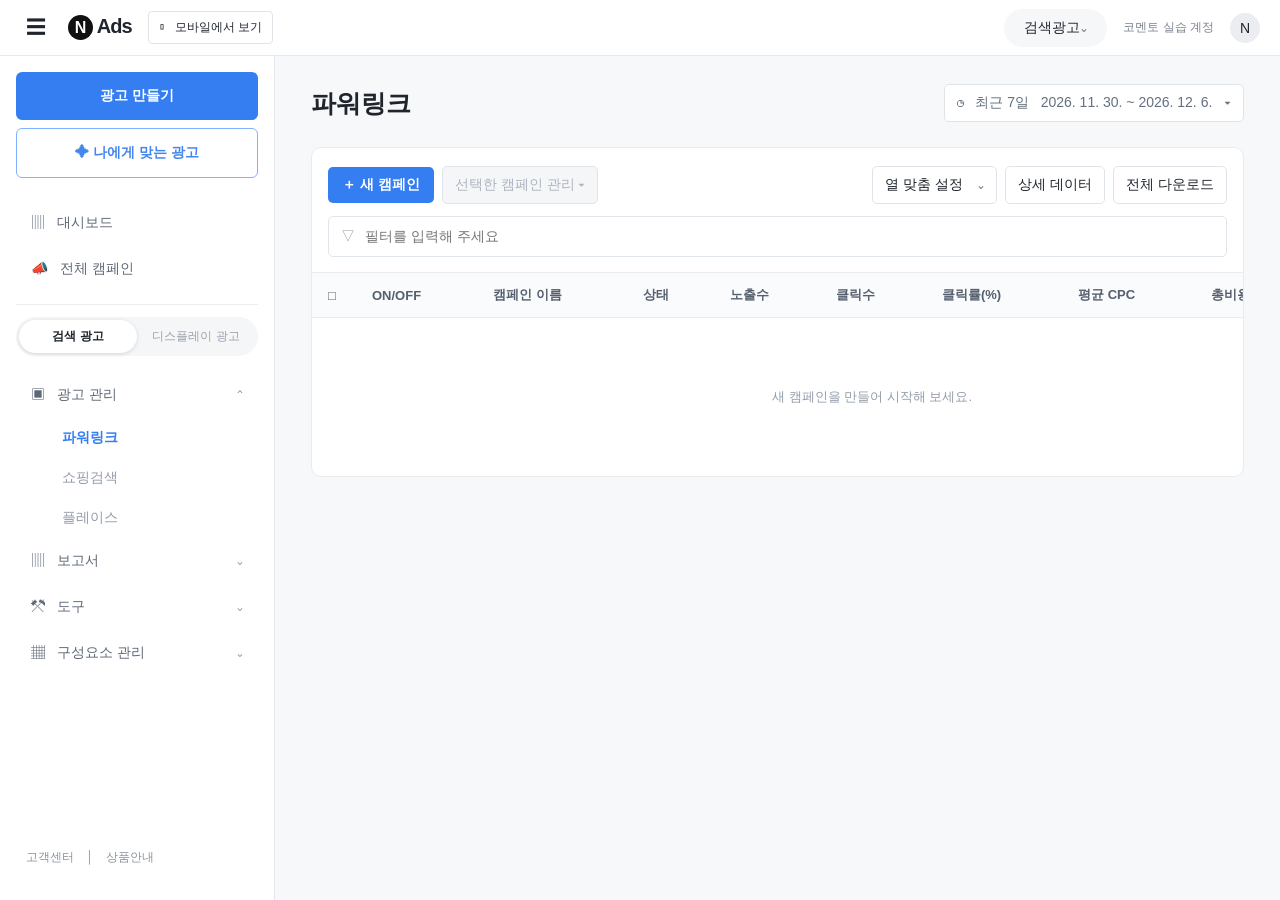
==== index.html @ 5e35615b "Make Naver Powerlink manager the main simulator screen" ====
<!doctype html><html lang="ko"><head><meta charset="utf-8"><meta name="viewport" content="width=device-width,initial-scale=1"><title>파워링크 - 코멘토 실습</title><link rel="stylesheet" href="naver.css"></head><body>
<header class="top"><button class="icon" id="menuToggle" aria-label="메뉴">☰</button><b class="brand"><span>N</span> Ads</b><button class="mobile">▯ &nbsp; 모바일에서 보기</button><div class="topspace"></div><button class="searchtype">검색광고⌄</button><span class="accountname">코멘토 실습 계정</span><span class="avatar">N</span></header>
<div class="shell"><aside id="sidebar"><button class="primary wide" id="quickStart">광고 만들기</button><button class="wide recommend">✦ 나에게 맞는 광고</button><nav><button class="navline" data-view="dashboard">▥ &nbsp; 대시보드</button><button class="navline" data-view="all">📣 &nbsp; 전체 캠페인</button><div class="divider"></div><div class="toggle"><b>검색 광고</b><span>디스플레이 광고</span></div><button class="navline parent">▣ &nbsp; 광고 관리 <span>⌃</span></button><button class="subline active" data-view="campaigns">파워링크</button><button class="subline inactive">쇼핑검색</button><button class="subline inactive">플레이스</button><button class="navline parent">▥ &nbsp; 보고서 <span>⌄</span></button><button class="navline parent">⚒ &nbsp; 도구 <span>⌄</span></button><button class="navline parent">▦ &nbsp; 구성요소 관리 <span>⌄</span></button></nav><div class="sidefoot">고객센터　│　상품안내</div></aside>
<main><div id="app"></div></main></div>
<div class="shade" id="modal" hidden><div class="dialog"><div class="dialoghead"><div><h2 id="modalTitle"></h2><p id="modalIntro"></p></div><button class="x" id="modalClose" aria-label="닫기">×</button></div><div id="modalContent" class="dialogscroll"></div><div class="dialogfoot"><button id="cancel">취소</button><button class="primary" id="submit">저장</button></div></div></div>
<script src="naver.js"></script></body></html>
---- naver.css ----
:root{font-family:Arial,"Malgun Gothic",sans-serif;color:#20252d;background:#f7f8fa;font-size:14px}*{box-sizing:border-box}[hidden]{display:none!important}body{margin:0}button,input,select,textarea{font:inherit}button{cursor:pointer}button{border:0;background:transparent;color:inherit}.top{height:56px;background:#fff;border-bottom:1px solid #e9eaed;display:flex;align-items:center;padding:0 20px;gap:16px;position:sticky;top:0;z-index:3}.icon{font-size:20px}.brand{font-size:20px;white-space:nowrap;letter-spacing:-1px}.brand span{background:#111;color:#fff;border-radius:50%;display:inline-grid;place-items:center;width:25px;height:25px;font-size:16px;letter-spacing:0}.mobile{border:1px solid #e0e3e8;border-radius:4px;padding:7px 10px;font-size:12px}.topspace{flex:1}.searchtype{background:#f6f7f9;border-radius:22px;padding:10px 20px}.accountname{color:#7a8593;font-size:12px}.avatar{background:#ecedf1;border-radius:50%;padding:7px 10px}.shell{display:flex;min-height:calc(100vh - 56px)}aside{width:275px;background:#fff;border-right:1px solid #e4e7eb;flex:none;padding:16px;position:sticky;top:56px;height:calc(100vh - 56px);overflow:auto}.primary{background:#347ef2;color:#fff;border-radius:6px;font-weight:700}.primary:hover{background:#276ad1}.wide{display:block;width:100%;padding:15px}.recommend{border:1px solid #82b1ff;border-radius:6px;color:#4386ed;margin-top:8px;font-weight:700}.navline{display:block;width:100%;text-align:left;padding:14px 15px;color:#5d6877}.navline:first-of-type{margin-top:22px}.navline:hover,.subline:hover{background:#f6f8fb}.navline.parent span{float:right}.divider{border-top:1px solid #ebedf0;margin:12px 0}.toggle{background:#f5f6f8;display:flex;border-radius:20px;padding:3px;margin:4px 0 16px;font-size:12px}.toggle b,.toggle span{flex:1;text-align:center;padding:8px;white-space:nowrap}.toggle b{background:#fff;border-radius:20px;box-shadow:0 1px 4px #0002}.toggle span{color:#9ba3ae}.subline{display:block;width:100%;text-align:left;padding:11px 20px 11px 46px;color:#526070}.subline.active{color:#347ef2;font-weight:700}.subline.inactive{color:#939ca8}.sidefoot{position:sticky;top:100%;background:white;padding:18px 10px;color:#8b94a1;font-size:12px}main{min-width:0;flex:1;padding:28px 36px}.pagehead{display:flex;align-items:center;justify-content:space-between;margin-bottom:25px}.pagehead h1{font-size:25px;margin:0}.date{border:1px solid #e0e4e9;background:#fff;border-radius:5px;padding:9px 12px;color:#647080}.crumb{background:#fff;border-radius:24px;padding:12px 20px;display:inline-flex;gap:12px;margin-bottom:26px}.crumb button{font-weight:700}.crumb .current{color:#347ef2;background:#eef5ff;padding:6px 10px;border-radius:16px}.chart,.info,.listbox{background:white;border:1px solid #e9ebef;border-radius:10px;margin-bottom:20px}.chart{padding:20px}.charttop{font-weight:700;margin-bottom:18px}.chartline{height:155px;background:repeating-linear-gradient(to bottom,#fff 0,#fff 39px,#eef0f4 40px);position:relative}.chartline:after{content:'●────●────●────●────●────●────●';position:absolute;bottom:5px;left:25px;color:#40a2eb;letter-spacing:15px;white-space:nowrap}.info{padding:18px 20px}.infohead{display:flex;justify-content:space-between;align-items:center}.infohead h3{margin:0;font-size:17px}.info-grid{display:grid;grid-template-columns:repeat(4,1fr);gap:18px;margin-top:20px}.info-grid small{display:block;color:#8894a1;margin-bottom:7px}.info-grid b{font-weight:500}.listbox{overflow:hidden}.listhead{display:flex;gap:8px;padding:18px 16px 12px;align-items:center}.listhead h3{font-size:17px;margin:0 15px 0 0}.listhead .spacer{flex:1}.smallbtn{border:1px solid #dfe4ea;border-radius:5px;padding:9px 12px;background:white}.smallbtn:disabled{color:#adb4be;background:#f5f6f8}.bluebtn{background:#347ef2;color:white;border-radius:5px;padding:9px 14px;font-weight:700}.filter{margin:0 16px 15px;border:1px solid #e0e5eb;border-radius:5px;padding:10px 12px;color:#8994a1}.filter input{border:0;outline:0;width:80%;background:none}.tablewrap{overflow:auto}table{width:100%;min-width:1120px;border-collapse:collapse;white-space:nowrap}th,td{border-top:1px solid #e9ebef;padding:13px 16px;text-align:left;font-size:13px}th{background:#fafbfc;color:#555f6e;font-weight:600}th:first-child,td:first-child{width:44px}td a{color:#3482ed;text-decoration:none;font-weight:600}td a:hover{text-decoration:underline}.switch{width:37px;height:20px;border-radius:20px;background:#347ef2;position:relative}.switch:after{content:'';position:absolute;right:3px;top:3px;background:#fff;border-radius:50%;width:14px;height:14px}.switch.off{background:#b9c1cd}.switch.off:after{right:20px}.summaryrow td{background:#f8f9fb;font-weight:700}.status{color:#23845d}.tabbar{display:flex;border-bottom:1px solid #e4e8ed;padding:0 16px}.tabbar button{padding:15px 20px;border-bottom:3px solid transparent}.tabbar button.active{border-bottom-color:#347ef2;color:#347ef2;font-weight:700}.empty{padding:70px;text-align:center;color:#929dab}.shade{position:fixed;inset:0;background:#0008;z-index:10;display:grid;place-items:center;padding:16px}.dialog{width:min(620px,96vw);max-height:min(850px,94vh);background:#fff;border-radius:14px;display:flex;flex-direction:column;overflow:hidden;box-shadow:0 20px 55px #0004}.dialoghead{padding:25px 25px 10px;display:flex;justify-content:space-between}.dialoghead h2{font-size:23px;margin:0 0 12px}.dialoghead p{line-height:1.55;margin:0;color:#657080}.x{font-size:24px;height:25px;line-height:1}.dialogscroll{padding:8px 25px 24px;overflow:auto}.dialogfoot{display:flex;gap:10px;padding:15px 25px;border-top:1px solid #eceef1;background:#fff}.dialogfoot button{flex:1;border-radius:6px;background:#f2f3f5;padding:14px;font-weight:700}.dialogfoot .primary{background:#347ef2;color:white}.field{margin:24px 0}.field label{display:block;font-weight:700;margin-bottom:10px}.field label em{color:#ee4b4b;font-style:normal}.field .help{color:#8b96a3;font-size:12px;line-height:1.5;margin:-3px 0 10px}.field input,.field select,.field textarea{width:100%;border:1px solid #d8dde5;border-radius:6px;padding:13px;outline:none}.field input:focus,.field select:focus,.field textarea:focus{border-color:#347ef2}.field textarea{min-height:110px;resize:vertical}.field small{display:block;text-align:right;color:#8893a0;margin-top:5px}.radio{display:flex;align-items:center;gap:8px;margin:9px 0}.radio input{width:auto}.advanced{background:#f8f9fb;padding:15px;border-radius:5px}.notice{background:#edf5ff;color:#5d7eae;padding:14px;border-radius:6px;line-height:1.6}.error{color:#d43b3b;font-size:12px}.keywordgrid{display:grid;grid-template-columns:1fr 1fr;gap:15px}.chip{display:inline-block;background:#eef5ff;color:#326cc3;padding:5px 8px;border-radius:20px;margin:4px}.reportmetrics{display:grid;grid-template-columns:repeat(4,1fr);gap:10px}.reportmetrics>div{border:1px solid #e5e8ee;padding:15px}.reportmetrics small{display:block;color:#8b95a0}.reportmetrics b{display:block;font-size:20px;margin-top:8px}@media(max-width:900px){aside{width:205px}main{padding:22px}.info-grid{grid-template-columns:repeat(2,1fr)}}@media(max-width:660px){aside{display:none}main{padding:16px}.accountname,.mobile{display:none}.listhead{flex-wrap:wrap}.listhead .spacer{display:none}.dialog{max-height:94vh}.keywordgrid,.reportmetrics{grid-template-columns:1fr}}
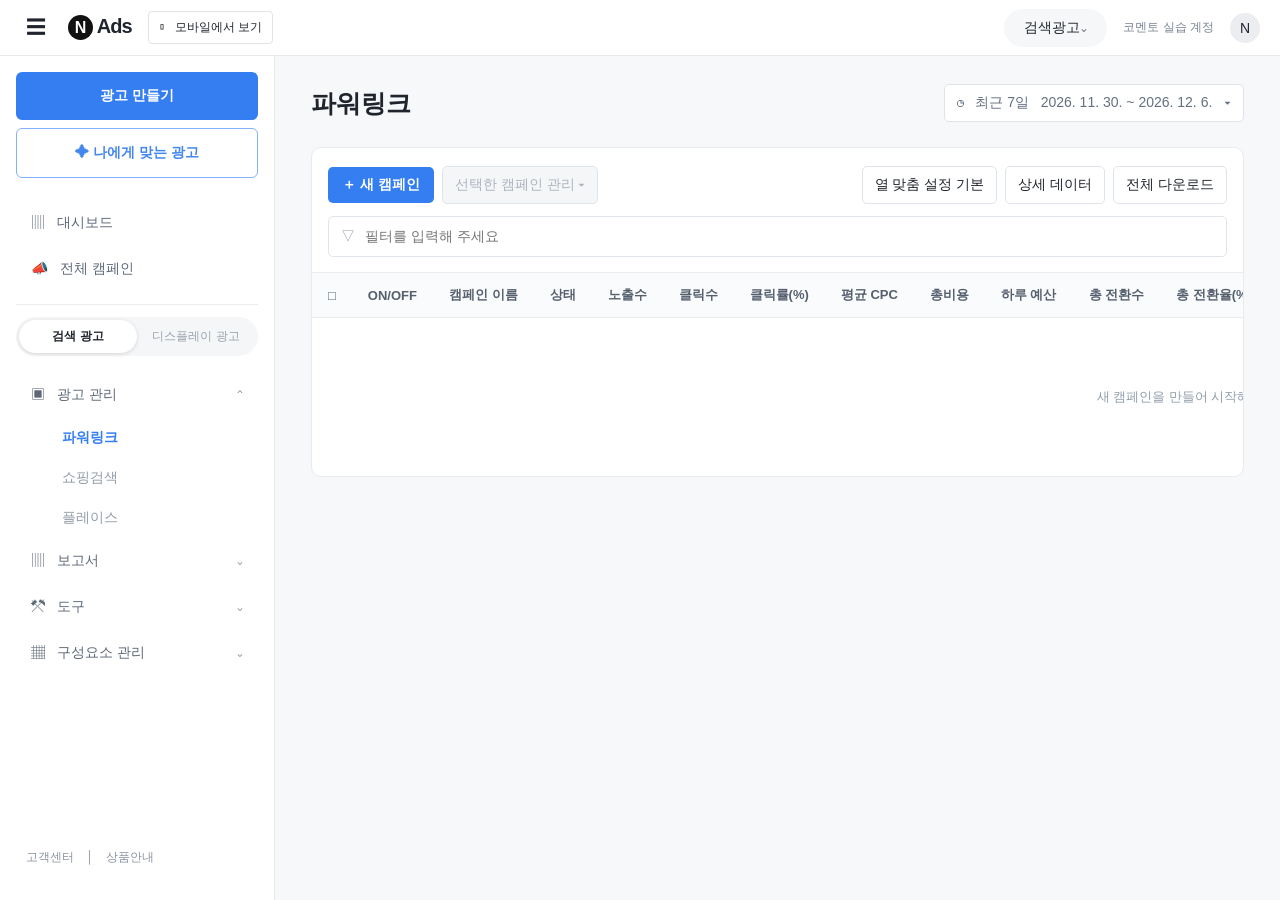
==== commit 17541ae0: "Refresh Powerlink preview assets" ====
--- a/index.html
+++ b/index.html
@@ -1,7 +1,7 @@
-<!doctype html><html lang="ko"><head><meta charset="utf-8"><meta name="viewport" content="width=device-width,initial-scale=1"><title>파워링크 - 코멘토 실습</title><link rel="stylesheet" href="naver.css"></head><body>
+<!doctype html><html lang="ko"><head><meta charset="utf-8"><meta name="viewport" content="width=device-width,initial-scale=1"><title>파워링크 - 코멘토 실습</title><link rel="stylesheet" href="naver.css?v=20261127-2"></head><body>
 <header class="top"><button class="icon" id="menuToggle" aria-label="메뉴">☰</button><b class="brand"><span>N</span> Ads</b><button class="mobile">▯ &nbsp; 모바일에서 보기</button><div class="topspace"></div><button class="searchtype">검색광고⌄</button><span class="accountname">코멘토 실습 계정</span><span class="avatar">N</span></header>
 <div class="shell"><aside id="sidebar"><button class="primary wide" id="quickStart">광고 만들기</button><button class="wide recommend">✦ 나에게 맞는 광고</button><nav><button class="navline" data-view="dashboard">▥ &nbsp; 대시보드</button><button class="navline" data-view="all">📣 &nbsp; 전체 캠페인</button><div class="divider"></div><div class="toggle"><b>검색 광고</b><span>디스플레이 광고</span></div><button class="navline parent">▣ &nbsp; 광고 관리 <span>⌃</span></button><button class="subline active" data-view="campaigns">파워링크</button><button class="subline inactive">쇼핑검색</button><button class="subline inactive">플레이스</button><button class="navline parent">▥ &nbsp; 보고서 <span>⌄</span></button><button class="navline parent">⚒ &nbsp; 도구 <span>⌄</span></button><button class="navline parent">▦ &nbsp; 구성요소 관리 <span>⌄</span></button></nav><div class="sidefoot">고객센터　│　상품안내</div></aside>
 <main><div id="app"></div></main></div>
 <div class="shade" id="modal" hidden><div class="dialog"><div class="dialoghead"><div><h2 id="modalTitle"></h2><p id="modalIntro"></p></div><button class="x" id="modalClose" aria-label="닫기">×</button></div><div id="modalContent" class="dialogscroll"></div><div class="dialogfoot"><button id="cancel">취소</button><button class="primary" id="submit">저장</button></div></div></div>
-<script src="naver.js"></script></body></html>
+<script src="naver.js?v=20261127-2"></script></body></html>
 
--- a/naver.css
+++ b/naver.css
@@ -1,2 +1,4 @@
 :root{font-family:Arial,"Malgun Gothic",sans-serif;color:#20252d;background:#f7f8fa;font-size:14px}*{box-sizing:border-box}[hidden]{display:none!important}body{margin:0}button,input,select,textarea{font:inherit}button{cursor:pointer}button{border:0;background:transparent;color:inherit}.top{height:56px;background:#fff;border-bottom:1px solid #e9eaed;display:flex;align-items:center;padding:0 20px;gap:16px;position:sticky;top:0;z-index:3}.icon{font-size:20px}.brand{font-size:20px;white-space:nowrap;letter-spacing:-1px}.brand span{background:#111;color:#fff;border-radius:50%;display:inline-grid;place-items:center;width:25px;height:25px;font-size:16px;letter-spacing:0}.mobile{border:1px solid #e0e3e8;border-radius:4px;padding:7px 10px;font-size:12px}.topspace{flex:1}.searchtype{background:#f6f7f9;border-radius:22px;padding:10px 20px}.accountname{color:#7a8593;font-size:12px}.avatar{background:#ecedf1;border-radius:50%;padding:7px 10px}.shell{display:flex;min-height:calc(100vh - 56px)}aside{width:275px;background:#fff;border-right:1px solid #e4e7eb;flex:none;padding:16px;position:sticky;top:56px;height:calc(100vh - 56px);overflow:auto}.primary{background:#347ef2;color:#fff;border-radius:6px;font-weight:700}.primary:hover{background:#276ad1}.wide{display:block;width:100%;padding:15px}.recommend{border:1px solid #82b1ff;border-radius:6px;color:#4386ed;margin-top:8px;font-weight:700}.navline{display:block;width:100%;text-align:left;padding:14px 15px;color:#5d6877}.navline:first-of-type{margin-top:22px}.navline:hover,.subline:hover{background:#f6f8fb}.navline.parent span{float:right}.divider{border-top:1px solid #ebedf0;margin:12px 0}.toggle{background:#f5f6f8;display:flex;border-radius:20px;padding:3px;margin:4px 0 16px;font-size:12px}.toggle b,.toggle span{flex:1;text-align:center;padding:8px;white-space:nowrap}.toggle b{background:#fff;border-radius:20px;box-shadow:0 1px 4px #0002}.toggle span{color:#9ba3ae}.subline{display:block;width:100%;text-align:left;padding:11px 20px 11px 46px;color:#526070}.subline.active{color:#347ef2;font-weight:700}.subline.inactive{color:#939ca8}.sidefoot{position:sticky;top:100%;background:white;padding:18px 10px;color:#8b94a1;font-size:12px}main{min-width:0;flex:1;padding:28px 36px}.pagehead{display:flex;align-items:center;justify-content:space-between;margin-bottom:25px}.pagehead h1{font-size:25px;margin:0}.date{border:1px solid #e0e4e9;background:#fff;border-radius:5px;padding:9px 12px;color:#647080}.crumb{background:#fff;border-radius:24px;padding:12px 20px;display:inline-flex;gap:12px;margin-bottom:26px}.crumb button{font-weight:700}.crumb .current{color:#347ef2;background:#eef5ff;padding:6px 10px;border-radius:16px}.chart,.info,.listbox{background:white;border:1px solid #e9ebef;border-radius:10px;margin-bottom:20px}.chart{padding:20px}.charttop{font-weight:700;margin-bottom:18px}.chartline{height:155px;background:repeating-linear-gradient(to bottom,#fff 0,#fff 39px,#eef0f4 40px);position:relative}.chartline:after{content:'●────●────●────●────●────●────●';position:absolute;bottom:5px;left:25px;color:#40a2eb;letter-spacing:15px;white-space:nowrap}.info{padding:18px 20px}.infohead{display:flex;justify-content:space-between;align-items:center}.infohead h3{margin:0;font-size:17px}.info-grid{display:grid;grid-template-columns:repeat(4,1fr);gap:18px;margin-top:20px}.info-grid small{display:block;color:#8894a1;margin-bottom:7px}.info-grid b{font-weight:500}.listbox{overflow:hidden}.listhead{display:flex;gap:8px;padding:18px 16px 12px;align-items:center}.listhead h3{font-size:17px;margin:0 15px 0 0}.listhead .spacer{flex:1}.smallbtn{border:1px solid #dfe4ea;border-radius:5px;padding:9px 12px;background:white}.smallbtn:disabled{color:#adb4be;background:#f5f6f8}.bluebtn{background:#347ef2;color:white;border-radius:5px;padding:9px 14px;font-weight:700}.filter{margin:0 16px 15px;border:1px solid #e0e5eb;border-radius:5px;padding:10px 12px;color:#8994a1}.filter input{border:0;outline:0;width:80%;background:none}.tablewrap{overflow:auto}table{width:100%;min-width:1120px;border-collapse:collapse;white-space:nowrap}th,td{border-top:1px solid #e9ebef;padding:13px 16px;text-align:left;font-size:13px}th{background:#fafbfc;color:#555f6e;font-weight:600}th:first-child,td:first-child{width:44px}td a{color:#3482ed;text-decoration:none;font-weight:600}td a:hover{text-decoration:underline}.switch{width:37px;height:20px;border-radius:20px;background:#347ef2;position:relative}.switch:after{content:'';position:absolute;right:3px;top:3px;background:#fff;border-radius:50%;width:14px;height:14px}.switch.off{background:#b9c1cd}.switch.off:after{right:20px}.summaryrow td{background:#f8f9fb;font-weight:700}.status{color:#23845d}.tabbar{display:flex;border-bottom:1px solid #e4e8ed;padding:0 16px}.tabbar button{padding:15px 20px;border-bottom:3px solid transparent}.tabbar button.active{border-bottom-color:#347ef2;color:#347ef2;font-weight:700}.empty{padding:70px;text-align:center;color:#929dab}.shade{position:fixed;inset:0;background:#0008;z-index:10;display:grid;place-items:center;padding:16px}.dialog{width:min(620px,96vw);max-height:min(850px,94vh);background:#fff;border-radius:14px;display:flex;flex-direction:column;overflow:hidden;box-shadow:0 20px 55px #0004}.dialoghead{padding:25px 25px 10px;display:flex;justify-content:space-between}.dialoghead h2{font-size:23px;margin:0 0 12px}.dialoghead p{line-height:1.55;margin:0;color:#657080}.x{font-size:24px;height:25px;line-height:1}.dialogscroll{padding:8px 25px 24px;overflow:auto}.dialogfoot{display:flex;gap:10px;padding:15px 25px;border-top:1px solid #eceef1;background:#fff}.dialogfoot button{flex:1;border-radius:6px;background:#f2f3f5;padding:14px;font-weight:700}.dialogfoot .primary{background:#347ef2;color:white}.field{margin:24px 0}.field label{display:block;font-weight:700;margin-bottom:10px}.field label em{color:#ee4b4b;font-style:normal}.field .help{color:#8b96a3;font-size:12px;line-height:1.5;margin:-3px 0 10px}.field input,.field select,.field textarea{width:100%;border:1px solid #d8dde5;border-radius:6px;padding:13px;outline:none}.field input:focus,.field select:focus,.field textarea:focus{border-color:#347ef2}.field textarea{min-height:110px;resize:vertical}.field small{display:block;text-align:right;color:#8893a0;margin-top:5px}.radio{display:flex;align-items:center;gap:8px;margin:9px 0}.radio input{width:auto}.advanced{background:#f8f9fb;padding:15px;border-radius:5px}.notice{background:#edf5ff;color:#5d7eae;padding:14px;border-radius:6px;line-height:1.6}.error{color:#d43b3b;font-size:12px}.keywordgrid{display:grid;grid-template-columns:1fr 1fr;gap:15px}.chip{display:inline-block;background:#eef5ff;color:#326cc3;padding:5px 8px;border-radius:20px;margin:4px}.reportmetrics{display:grid;grid-template-columns:repeat(4,1fr);gap:10px}.reportmetrics>div{border:1px solid #e5e8ee;padding:15px}.reportmetrics small{display:block;color:#8b95a0}.reportmetrics b{display:block;font-size:20px;margin-top:8px}@media(max-width:900px){aside{width:205px}main{padding:22px}.info-grid{grid-template-columns:repeat(2,1fr)}}@media(max-width:660px){aside{display:none}main{padding:16px}.accountname,.mobile{display:none}.listhead{flex-wrap:wrap}.listhead .spacer{display:none}.dialog{max-height:94vh}.keywordgrid,.reportmetrics{grid-template-columns:1fr}}
 
+
+@media(max-width:660px){.listhead{flex-wrap:nowrap;overflow-x:auto}.listhead button{flex:none;white-space:nowrap}.listhead .spacer{display:none}.tablewrap{overflow-x:auto;overscroll-behavior-x:contain}.tablewrap::before{content:'표를 좌우로 밀어 전환 지표를 확인하세요';display:block;padding:8px 16px;color:#758193;font-size:12px;white-space:nowrap}th,td{white-space:nowrap}}
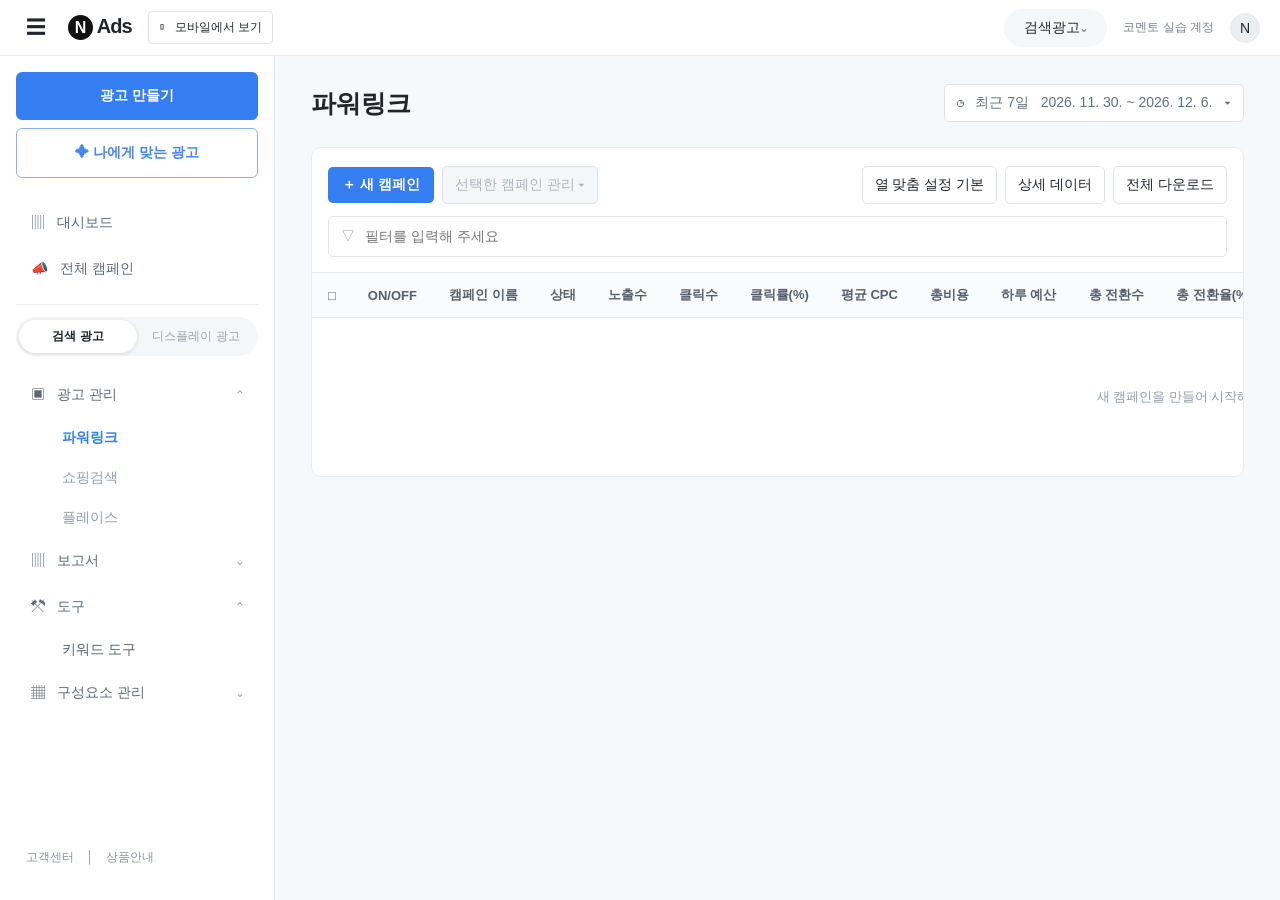
==== commit 39d92528: "Add Powerlink keyword, creative and Excel export features" ====
--- a/index.html
+++ b/index.html
@@ -1,7 +1,8 @@
 <!doctype html><html lang="ko"><head><meta charset="utf-8"><meta name="viewport" content="width=device-width,initial-scale=1"><title>파워링크 - 코멘토 실습</title><link rel="stylesheet" href="naver.css?v=20261127-2"></head><body>
 <header class="top"><button class="icon" id="menuToggle" aria-label="메뉴">☰</button><b class="brand"><span>N</span> Ads</b><button class="mobile">▯ &nbsp; 모바일에서 보기</button><div class="topspace"></div><button class="searchtype">검색광고⌄</button><span class="accountname">코멘토 실습 계정</span><span class="avatar">N</span></header>
-<div class="shell"><aside id="sidebar"><button class="primary wide" id="quickStart">광고 만들기</button><button class="wide recommend">✦ 나에게 맞는 광고</button><nav><button class="navline" data-view="dashboard">▥ &nbsp; 대시보드</button><button class="navline" data-view="all">📣 &nbsp; 전체 캠페인</button><div class="divider"></div><div class="toggle"><b>검색 광고</b><span>디스플레이 광고</span></div><button class="navline parent">▣ &nbsp; 광고 관리 <span>⌃</span></button><button class="subline active" data-view="campaigns">파워링크</button><button class="subline inactive">쇼핑검색</button><button class="subline inactive">플레이스</button><button class="navline parent">▥ &nbsp; 보고서 <span>⌄</span></button><button class="navline parent">⚒ &nbsp; 도구 <span>⌄</span></button><button class="navline parent">▦ &nbsp; 구성요소 관리 <span>⌄</span></button></nav><div class="sidefoot">고객센터　│　상품안내</div></aside>
+<div class="shell"><aside id="sidebar"><button class="primary wide" id="quickStart">광고 만들기</button><button class="wide recommend">✦ 나에게 맞는 광고</button><nav><button class="navline" data-view="dashboard">▥ &nbsp; 대시보드</button><button class="navline" data-view="all">📣 &nbsp; 전체 캠페인</button><div class="divider"></div><div class="toggle"><b>검색 광고</b><span>디스플레이 광고</span></div><button class="navline parent">▣ &nbsp; 광고 관리 <span>⌃</span></button><button class="subline active" data-view="campaigns">파워링크</button><button class="subline inactive">쇼핑검색</button><button class="subline inactive">플레이스</button><button class="navline parent">▥ &nbsp; 보고서 <span>⌄</span></button><button class="navline parent">⚒ &nbsp; 도구 <span>⌃</span></button><button class="subline" data-view="keywordTool">키워드 도구</button><button class="navline parent">▦ &nbsp; 구성요소 관리 <span>⌄</span></button></nav><div class="sidefoot">고객센터　│　상품안내</div></aside>
 <main><div id="app"></div></main></div>
 <div class="shade" id="modal" hidden><div class="dialog"><div class="dialoghead"><div><h2 id="modalTitle"></h2><p id="modalIntro"></p></div><button class="x" id="modalClose" aria-label="닫기">×</button></div><div id="modalContent" class="dialogscroll"></div><div class="dialogfoot"><button id="cancel">취소</button><button class="primary" id="submit">저장</button></div></div></div>
-<script src="naver.js?v=20261127-2"></script></body></html>
+<script src="xlsx-export.js?v=20261127-3"></script><script src="naver.js?v=20261127-3"></script><script src="features.js?v=20261127-3"></script></body></html>
+
 
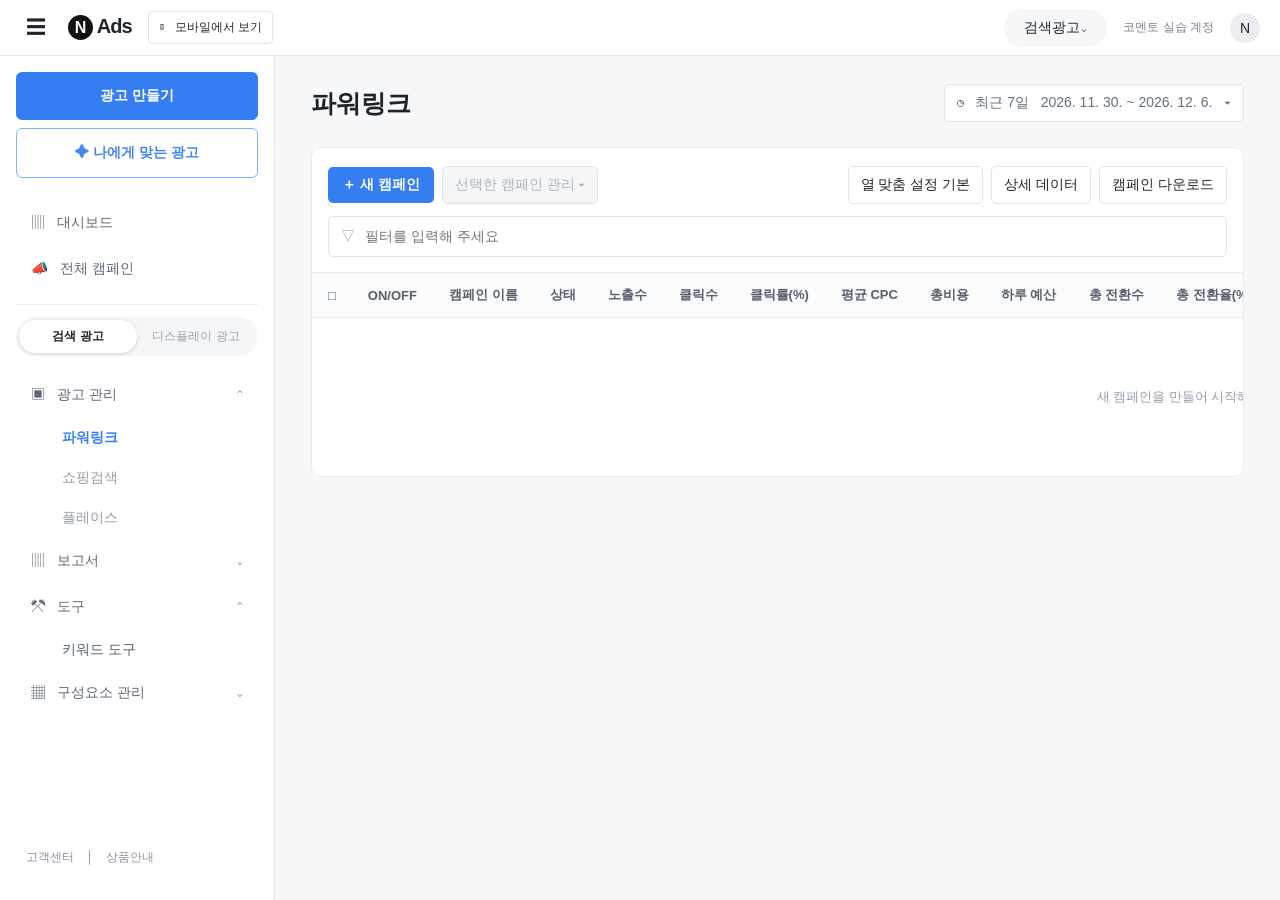
==== commit 336e7a25: "Add assumption-based Powerlink performance simulation" ====
--- a/index.html
+++ b/index.html
@@ -1,8 +1,9 @@
-<!doctype html><html lang="ko"><head><meta charset="utf-8"><meta name="viewport" content="width=device-width,initial-scale=1"><title>파워링크 - 코멘토 실습</title><link rel="stylesheet" href="naver.css?v=20261127-2"></head><body>
+<!doctype html><html lang="ko"><head><meta charset="utf-8"><meta name="viewport" content="width=device-width,initial-scale=1"><title>파워링크 - 코멘토 실습</title><link rel="stylesheet" href="naver.css?v=20261127-4"></head><body>
 <header class="top"><button class="icon" id="menuToggle" aria-label="메뉴">☰</button><b class="brand"><span>N</span> Ads</b><button class="mobile">▯ &nbsp; 모바일에서 보기</button><div class="topspace"></div><button class="searchtype">검색광고⌄</button><span class="accountname">코멘토 실습 계정</span><span class="avatar">N</span></header>
 <div class="shell"><aside id="sidebar"><button class="primary wide" id="quickStart">광고 만들기</button><button class="wide recommend">✦ 나에게 맞는 광고</button><nav><button class="navline" data-view="dashboard">▥ &nbsp; 대시보드</button><button class="navline" data-view="all">📣 &nbsp; 전체 캠페인</button><div class="divider"></div><div class="toggle"><b>검색 광고</b><span>디스플레이 광고</span></div><button class="navline parent">▣ &nbsp; 광고 관리 <span>⌃</span></button><button class="subline active" data-view="campaigns">파워링크</button><button class="subline inactive">쇼핑검색</button><button class="subline inactive">플레이스</button><button class="navline parent">▥ &nbsp; 보고서 <span>⌄</span></button><button class="navline parent">⚒ &nbsp; 도구 <span>⌃</span></button><button class="subline" data-view="keywordTool">키워드 도구</button><button class="navline parent">▦ &nbsp; 구성요소 관리 <span>⌄</span></button></nav><div class="sidefoot">고객센터　│　상품안내</div></aside>
 <main><div id="app"></div></main></div>
 <div class="shade" id="modal" hidden><div class="dialog"><div class="dialoghead"><div><h2 id="modalTitle"></h2><p id="modalIntro"></p></div><button class="x" id="modalClose" aria-label="닫기">×</button></div><div id="modalContent" class="dialogscroll"></div><div class="dialogfoot"><button id="cancel">취소</button><button class="primary" id="submit">저장</button></div></div></div>
-<script src="xlsx-export.js?v=20261127-3"></script><script src="naver.js?v=20261127-3"></script><script src="features.js?v=20261127-3"></script></body></html>
+<script src="xlsx-export.js?v=20261127-3"></script><script src="naver.js?v=20261127-3"></script><script src="features.js?v=20261127-3"></script><script src="simulation.js?v=20261127-4"></script><script src="simulation-ui.js?v=20261127-4"></script></body></html>
 
 
+
--- a/naver.css
+++ b/naver.css
@@ -1,4 +1,6 @@
 :root{font-family:Arial,"Malgun Gothic",sans-serif;color:#20252d;background:#f7f8fa;font-size:14px}*{box-sizing:border-box}[hidden]{display:none!important}body{margin:0}button,input,select,textarea{font:inherit}button{cursor:pointer}button{border:0;background:transparent;color:inherit}.top{height:56px;background:#fff;border-bottom:1px solid #e9eaed;display:flex;align-items:center;padding:0 20px;gap:16px;position:sticky;top:0;z-index:3}.icon{font-size:20px}.brand{font-size:20px;white-space:nowrap;letter-spacing:-1px}.brand span{background:#111;color:#fff;border-radius:50%;display:inline-grid;place-items:center;width:25px;height:25px;font-size:16px;letter-spacing:0}.mobile{border:1px solid #e0e3e8;border-radius:4px;padding:7px 10px;font-size:12px}.topspace{flex:1}.searchtype{background:#f6f7f9;border-radius:22px;padding:10px 20px}.accountname{color:#7a8593;font-size:12px}.avatar{background:#ecedf1;border-radius:50%;padding:7px 10px}.shell{display:flex;min-height:calc(100vh - 56px)}aside{width:275px;background:#fff;border-right:1px solid #e4e7eb;flex:none;padding:16px;position:sticky;top:56px;height:calc(100vh - 56px);overflow:auto}.primary{background:#347ef2;color:#fff;border-radius:6px;font-weight:700}.primary:hover{background:#276ad1}.wide{display:block;width:100%;padding:15px}.recommend{border:1px solid #82b1ff;border-radius:6px;color:#4386ed;margin-top:8px;font-weight:700}.navline{display:block;width:100%;text-align:left;padding:14px 15px;color:#5d6877}.navline:first-of-type{margin-top:22px}.navline:hover,.subline:hover{background:#f6f8fb}.navline.parent span{float:right}.divider{border-top:1px solid #ebedf0;margin:12px 0}.toggle{background:#f5f6f8;display:flex;border-radius:20px;padding:3px;margin:4px 0 16px;font-size:12px}.toggle b,.toggle span{flex:1;text-align:center;padding:8px;white-space:nowrap}.toggle b{background:#fff;border-radius:20px;box-shadow:0 1px 4px #0002}.toggle span{color:#9ba3ae}.subline{display:block;width:100%;text-align:left;padding:11px 20px 11px 46px;color:#526070}.subline.active{color:#347ef2;font-weight:700}.subline.inactive{color:#939ca8}.sidefoot{position:sticky;top:100%;background:white;padding:18px 10px;color:#8b94a1;font-size:12px}main{min-width:0;flex:1;padding:28px 36px}.pagehead{display:flex;align-items:center;justify-content:space-between;margin-bottom:25px}.pagehead h1{font-size:25px;margin:0}.date{border:1px solid #e0e4e9;background:#fff;border-radius:5px;padding:9px 12px;color:#647080}.crumb{background:#fff;border-radius:24px;padding:12px 20px;display:inline-flex;gap:12px;margin-bottom:26px}.crumb button{font-weight:700}.crumb .current{color:#347ef2;background:#eef5ff;padding:6px 10px;border-radius:16px}.chart,.info,.listbox{background:white;border:1px solid #e9ebef;border-radius:10px;margin-bottom:20px}.chart{padding:20px}.charttop{font-weight:700;margin-bottom:18px}.chartline{height:155px;background:repeating-linear-gradient(to bottom,#fff 0,#fff 39px,#eef0f4 40px);position:relative}.chartline:after{content:'●────●────●────●────●────●────●';position:absolute;bottom:5px;left:25px;color:#40a2eb;letter-spacing:15px;white-space:nowrap}.info{padding:18px 20px}.infohead{display:flex;justify-content:space-between;align-items:center}.infohead h3{margin:0;font-size:17px}.info-grid{display:grid;grid-template-columns:repeat(4,1fr);gap:18px;margin-top:20px}.info-grid small{display:block;color:#8894a1;margin-bottom:7px}.info-grid b{font-weight:500}.listbox{overflow:hidden}.listhead{display:flex;gap:8px;padding:18px 16px 12px;align-items:center}.listhead h3{font-size:17px;margin:0 15px 0 0}.listhead .spacer{flex:1}.smallbtn{border:1px solid #dfe4ea;border-radius:5px;padding:9px 12px;background:white}.smallbtn:disabled{color:#adb4be;background:#f5f6f8}.bluebtn{background:#347ef2;color:white;border-radius:5px;padding:9px 14px;font-weight:700}.filter{margin:0 16px 15px;border:1px solid #e0e5eb;border-radius:5px;padding:10px 12px;color:#8994a1}.filter input{border:0;outline:0;width:80%;background:none}.tablewrap{overflow:auto}table{width:100%;min-width:1120px;border-collapse:collapse;white-space:nowrap}th,td{border-top:1px solid #e9ebef;padding:13px 16px;text-align:left;font-size:13px}th{background:#fafbfc;color:#555f6e;font-weight:600}th:first-child,td:first-child{width:44px}td a{color:#3482ed;text-decoration:none;font-weight:600}td a:hover{text-decoration:underline}.switch{width:37px;height:20px;border-radius:20px;background:#347ef2;position:relative}.switch:after{content:'';position:absolute;right:3px;top:3px;background:#fff;border-radius:50%;width:14px;height:14px}.switch.off{background:#b9c1cd}.switch.off:after{right:20px}.summaryrow td{background:#f8f9fb;font-weight:700}.status{color:#23845d}.tabbar{display:flex;border-bottom:1px solid #e4e8ed;padding:0 16px}.tabbar button{padding:15px 20px;border-bottom:3px solid transparent}.tabbar button.active{border-bottom-color:#347ef2;color:#347ef2;font-weight:700}.empty{padding:70px;text-align:center;color:#929dab}.shade{position:fixed;inset:0;background:#0008;z-index:10;display:grid;place-items:center;padding:16px}.dialog{width:min(620px,96vw);max-height:min(850px,94vh);background:#fff;border-radius:14px;display:flex;flex-direction:column;overflow:hidden;box-shadow:0 20px 55px #0004}.dialoghead{padding:25px 25px 10px;display:flex;justify-content:space-between}.dialoghead h2{font-size:23px;margin:0 0 12px}.dialoghead p{line-height:1.55;margin:0;color:#657080}.x{font-size:24px;height:25px;line-height:1}.dialogscroll{padding:8px 25px 24px;overflow:auto}.dialogfoot{display:flex;gap:10px;padding:15px 25px;border-top:1px solid #eceef1;background:#fff}.dialogfoot button{flex:1;border-radius:6px;background:#f2f3f5;padding:14px;font-weight:700}.dialogfoot .primary{background:#347ef2;color:white}.field{margin:24px 0}.field label{display:block;font-weight:700;margin-bottom:10px}.field label em{color:#ee4b4b;font-style:normal}.field .help{color:#8b96a3;font-size:12px;line-height:1.5;margin:-3px 0 10px}.field input,.field select,.field textarea{width:100%;border:1px solid #d8dde5;border-radius:6px;padding:13px;outline:none}.field input:focus,.field select:focus,.field textarea:focus{border-color:#347ef2}.field textarea{min-height:110px;resize:vertical}.field small{display:block;text-align:right;color:#8893a0;margin-top:5px}.radio{display:flex;align-items:center;gap:8px;margin:9px 0}.radio input{width:auto}.advanced{background:#f8f9fb;padding:15px;border-radius:5px}.notice{background:#edf5ff;color:#5d7eae;padding:14px;border-radius:6px;line-height:1.6}.error{color:#d43b3b;font-size:12px}.keywordgrid{display:grid;grid-template-columns:1fr 1fr;gap:15px}.chip{display:inline-block;background:#eef5ff;color:#326cc3;padding:5px 8px;border-radius:20px;margin:4px}.reportmetrics{display:grid;grid-template-columns:repeat(4,1fr);gap:10px}.reportmetrics>div{border:1px solid #e5e8ee;padding:15px}.reportmetrics small{display:block;color:#8b95a0}.reportmetrics b{display:block;font-size:20px;margin-top:8px}@media(max-width:900px){aside{width:205px}main{padding:22px}.info-grid{grid-template-columns:repeat(2,1fr)}}@media(max-width:660px){aside{display:none}main{padding:16px}.accountname,.mobile{display:none}.listhead{flex-wrap:wrap}.listhead .spacer{display:none}.dialog{max-height:94vh}.keywordgrid,.reportmetrics{grid-template-columns:1fr}}
-
+
 
 @media(max-width:660px){.listhead{flex-wrap:nowrap;overflow-x:auto}.listhead button{flex:none;white-space:nowrap}.listhead .spacer{display:none}.tablewrap{overflow-x:auto;overscroll-behavior-x:contain}.tablewrap::before{content:'표를 좌우로 밀어 전환 지표를 확인하세요';display:block;padding:8px 16px;color:#758193;font-size:12px;white-space:nowrap}th,td{white-space:nowrap}}
+.featurebox{padding:22px}.featurebox h2{font-size:18px;margin:0 0 8px}.featurebox p{color:#6c7786}.planner-form{display:flex;gap:12px;align-items:stretch;margin:20px 0}.planner-form textarea{flex:1;min-height:82px;border:1px solid #d8dde5;border-radius:6px;padding:12px;resize:vertical}.planner-form .bluebtn{min-width:110px}.api-note{background:#f5f8fd;padding:12px;border-radius:6px}.featurebox .listhead{padding-left:0;padding-right:0}@media(max-width:660px){.planner-form{display:block}.planner-form textarea{width:100%;margin-bottom:8px}.planner-form .bluebtn{width:100%}}
+
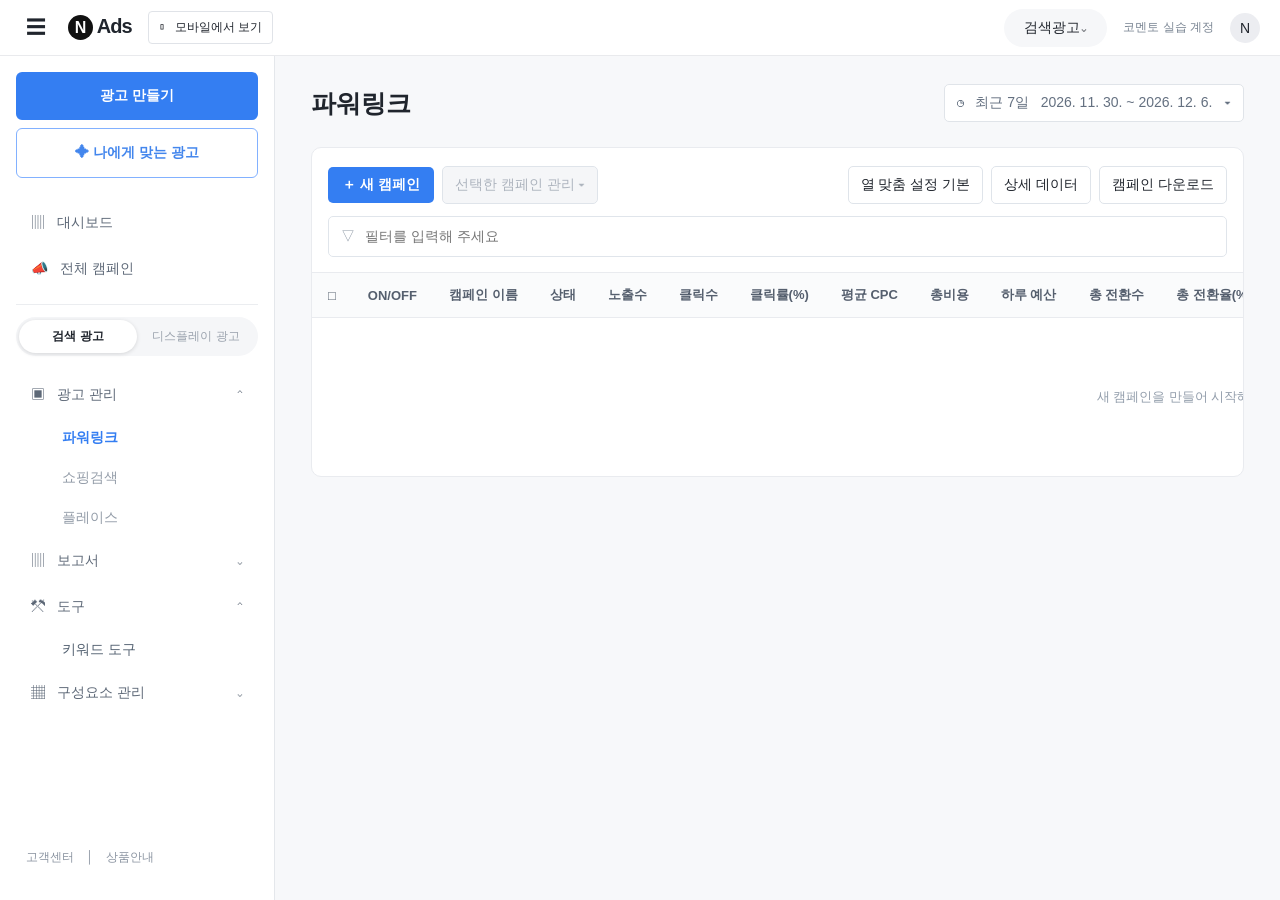
==== commit 3c69145a: "Add authenticated Naver keyword lookup function" ====
--- a/index.html
+++ b/index.html
@@ -3,7 +3,8 @@
 <div class="shell"><aside id="sidebar"><button class="primary wide" id="quickStart">광고 만들기</button><button class="wide recommend">✦ 나에게 맞는 광고</button><nav><button class="navline" data-view="dashboard">▥ &nbsp; 대시보드</button><button class="navline" data-view="all">📣 &nbsp; 전체 캠페인</button><div class="divider"></div><div class="toggle"><b>검색 광고</b><span>디스플레이 광고</span></div><button class="navline parent">▣ &nbsp; 광고 관리 <span>⌃</span></button><button class="subline active" data-view="campaigns">파워링크</button><button class="subline inactive">쇼핑검색</button><button class="subline inactive">플레이스</button><button class="navline parent">▥ &nbsp; 보고서 <span>⌄</span></button><button class="navline parent">⚒ &nbsp; 도구 <span>⌃</span></button><button class="subline" data-view="keywordTool">키워드 도구</button><button class="navline parent">▦ &nbsp; 구성요소 관리 <span>⌄</span></button></nav><div class="sidefoot">고객센터　│　상품안내</div></aside>
 <main><div id="app"></div></main></div>
 <div class="shade" id="modal" hidden><div class="dialog"><div class="dialoghead"><div><h2 id="modalTitle"></h2><p id="modalIntro"></p></div><button class="x" id="modalClose" aria-label="닫기">×</button></div><div id="modalContent" class="dialogscroll"></div><div class="dialogfoot"><button id="cancel">취소</button><button class="primary" id="submit">저장</button></div></div></div>
-<script src="xlsx-export.js?v=20261127-3"></script><script src="naver.js?v=20261127-3"></script><script src="features.js?v=20261127-3"></script><script src="simulation.js?v=20261127-4"></script><script src="simulation-ui.js?v=20261127-4"></script></body></html>
+<script src="xlsx-export.js?v=20261127-3"></script><script src="naver.js?v=20261127-3"></script><script src="features.js?v=20261127-5"></script><script src="simulation.js?v=20261127-4"></script><script src="simulation-ui.js?v=20261127-4"></script></body></html>
 
 
 
+
--- a/naver.css
+++ b/naver.css
@@ -3,4 +3,5 @@
 
 @media(max-width:660px){.listhead{flex-wrap:nowrap;overflow-x:auto}.listhead button{flex:none;white-space:nowrap}.listhead .spacer{display:none}.tablewrap{overflow-x:auto;overscroll-behavior-x:contain}.tablewrap::before{content:'표를 좌우로 밀어 전환 지표를 확인하세요';display:block;padding:8px 16px;color:#758193;font-size:12px;white-space:nowrap}th,td{white-space:nowrap}}
 .featurebox{padding:22px}.featurebox h2{font-size:18px;margin:0 0 8px}.featurebox p{color:#6c7786}.planner-form{display:flex;gap:12px;align-items:stretch;margin:20px 0}.planner-form textarea{flex:1;min-height:82px;border:1px solid #d8dde5;border-radius:6px;padding:12px;resize:vertical}.planner-form .bluebtn{min-width:110px}.api-note{background:#f5f8fd;padding:12px;border-radius:6px}.featurebox .listhead{padding-left:0;padding-right:0}@media(max-width:660px){.planner-form{display:block}.planner-form textarea{width:100%;margin-bottom:8px}.planner-form .bluebtn{width:100%}}
+.sim-dialog{width:min(760px,96vw)}.sim-fields{display:grid;grid-template-columns:repeat(2,1fr);gap:14px;margin:18px 0}.sim-fields label{font-size:13px;font-weight:700;color:#465364}.sim-fields input{display:block;width:100%;margin-top:6px;padding:11px;border:1px solid #d8dde5;border-radius:5px}.sim-metrics{display:grid;grid-template-columns:repeat(3,1fr);gap:10px;margin:14px 0}.sim-metrics>div{border:1px solid #e1e6ec;border-radius:6px;padding:12px}.sim-metrics small{display:block;color:#7a8795}.sim-metrics strong{display:block;font-size:19px;margin-top:5px}@media(max-width:660px){.sim-fields,.sim-metrics{grid-template-columns:repeat(2,1fr)}}
 
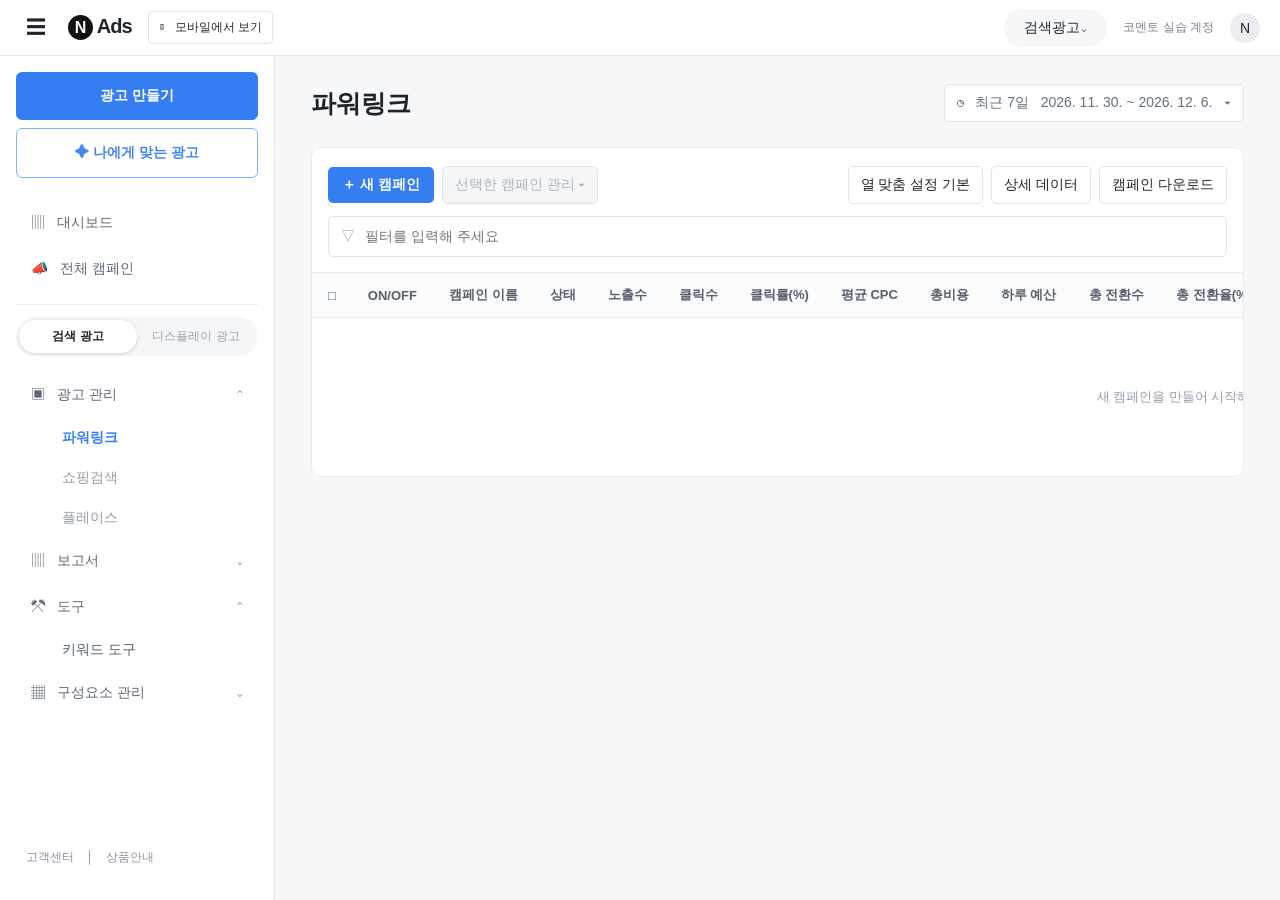
==== commit f412db63: "Add authenticated AI creative review" ====
--- a/index.html
+++ b/index.html
@@ -3,8 +3,9 @@
 <div class="shell"><aside id="sidebar"><button class="primary wide" id="quickStart">광고 만들기</button><button class="wide recommend">✦ 나에게 맞는 광고</button><nav><button class="navline" data-view="dashboard">▥ &nbsp; 대시보드</button><button class="navline" data-view="all">📣 &nbsp; 전체 캠페인</button><div class="divider"></div><div class="toggle"><b>검색 광고</b><span>디스플레이 광고</span></div><button class="navline parent">▣ &nbsp; 광고 관리 <span>⌃</span></button><button class="subline active" data-view="campaigns">파워링크</button><button class="subline inactive">쇼핑검색</button><button class="subline inactive">플레이스</button><button class="navline parent">▥ &nbsp; 보고서 <span>⌄</span></button><button class="navline parent">⚒ &nbsp; 도구 <span>⌃</span></button><button class="subline" data-view="keywordTool">키워드 도구</button><button class="navline parent">▦ &nbsp; 구성요소 관리 <span>⌄</span></button></nav><div class="sidefoot">고객센터　│　상품안내</div></aside>
 <main><div id="app"></div></main></div>
 <div class="shade" id="modal" hidden><div class="dialog"><div class="dialoghead"><div><h2 id="modalTitle"></h2><p id="modalIntro"></p></div><button class="x" id="modalClose" aria-label="닫기">×</button></div><div id="modalContent" class="dialogscroll"></div><div class="dialogfoot"><button id="cancel">취소</button><button class="primary" id="submit">저장</button></div></div></div>
-<script src="xlsx-export.js?v=20261127-3"></script><script src="naver.js?v=20261127-3"></script><script src="features.js?v=20261127-5"></script><script src="simulation.js?v=20261127-4"></script><script src="simulation-ui.js?v=20261127-4"></script></body></html>
+<script src="xlsx-export.js?v=20261127-3"></script><script src="naver.js?v=20261127-3"></script><script src="features.js?v=20261127-5"></script><script src="simulation.js?v=20261127-4"></script><script src="simulation-ui.js?v=20261127-4"></script><script src="review-ui.js?v=20261127-6"></script></body></html>
 
 
 
 
+
--- a/naver.css
+++ b/naver.css
@@ -4,4 +4,5 @@
 @media(max-width:660px){.listhead{flex-wrap:nowrap;overflow-x:auto}.listhead button{flex:none;white-space:nowrap}.listhead .spacer{display:none}.tablewrap{overflow-x:auto;overscroll-behavior-x:contain}.tablewrap::before{content:'표를 좌우로 밀어 전환 지표를 확인하세요';display:block;padding:8px 16px;color:#758193;font-size:12px;white-space:nowrap}th,td{white-space:nowrap}}
 .featurebox{padding:22px}.featurebox h2{font-size:18px;margin:0 0 8px}.featurebox p{color:#6c7786}.planner-form{display:flex;gap:12px;align-items:stretch;margin:20px 0}.planner-form textarea{flex:1;min-height:82px;border:1px solid #d8dde5;border-radius:6px;padding:12px;resize:vertical}.planner-form .bluebtn{min-width:110px}.api-note{background:#f5f8fd;padding:12px;border-radius:6px}.featurebox .listhead{padding-left:0;padding-right:0}@media(max-width:660px){.planner-form{display:block}.planner-form textarea{width:100%;margin-bottom:8px}.planner-form .bluebtn{width:100%}}
 .sim-dialog{width:min(760px,96vw)}.sim-fields{display:grid;grid-template-columns:repeat(2,1fr);gap:14px;margin:18px 0}.sim-fields label{font-size:13px;font-weight:700;color:#465364}.sim-fields input{display:block;width:100%;margin-top:6px;padding:11px;border:1px solid #d8dde5;border-radius:5px}.sim-metrics{display:grid;grid-template-columns:repeat(3,1fr);gap:10px;margin:14px 0}.sim-metrics>div{border:1px solid #e1e6ec;border-radius:6px;padding:12px}.sim-metrics small{display:block;color:#7a8795}.sim-metrics strong{display:block;font-size:19px;margin-top:5px}@media(max-width:660px){.sim-fields,.sim-metrics{grid-template-columns:repeat(2,1fr)}}
+.review-score{font-size:32px;font-weight:700;color:#347ef2;margin:12px 0}.dialogscroll li{line-height:1.6;margin:6px 0}
 
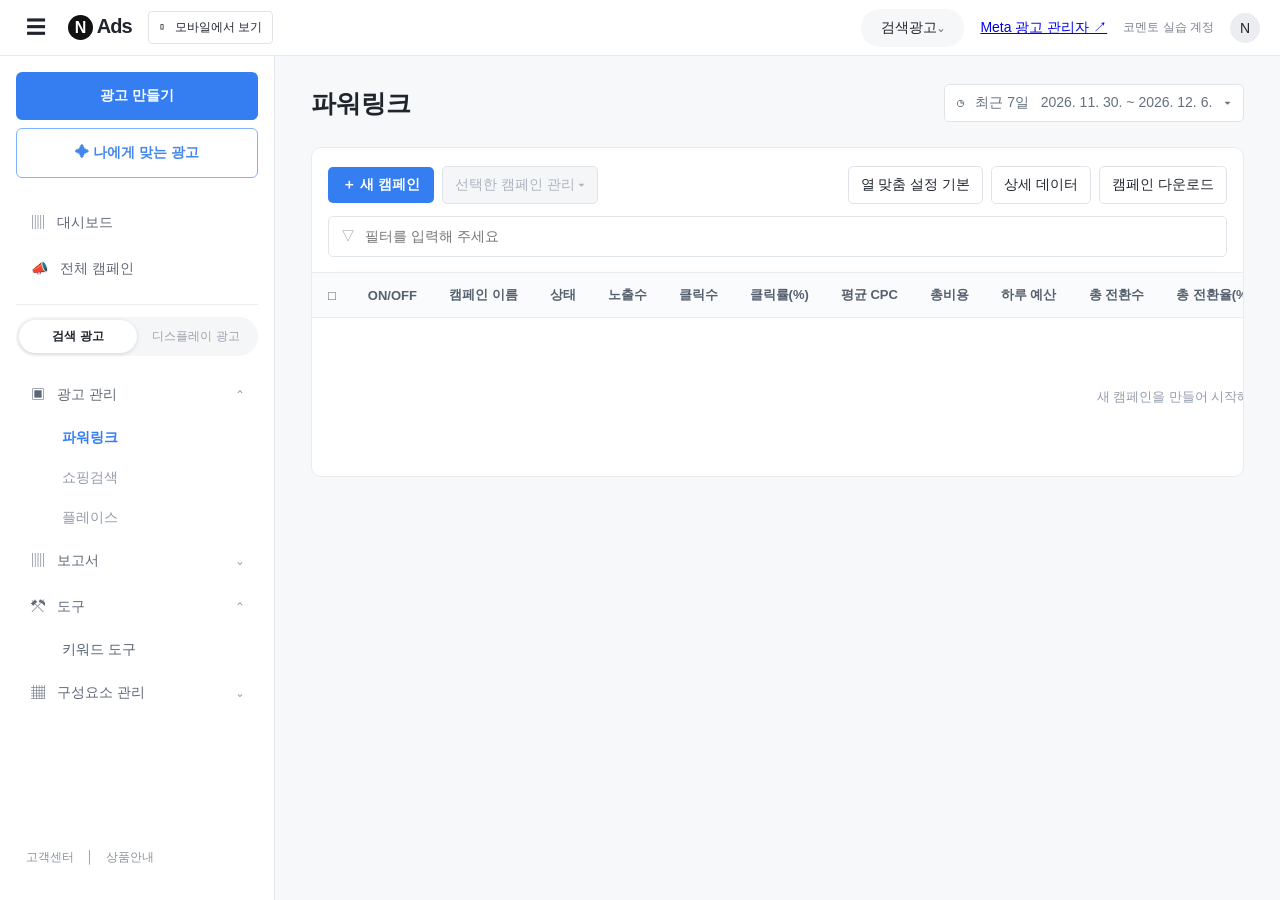
==== commit d954e4fc: "Link Naver and Meta practice managers" ====
--- a/index.html
+++ b/index.html
@@ -1,5 +1,5 @@
-<!doctype html><html lang="ko"><head><meta charset="utf-8"><meta name="viewport" content="width=device-width,initial-scale=1"><title>파워링크 - 코멘토 실습</title><link rel="stylesheet" href="naver.css?v=20261127-4"></head><body>
-<header class="top"><button class="icon" id="menuToggle" aria-label="메뉴">☰</button><b class="brand"><span>N</span> Ads</b><button class="mobile">▯ &nbsp; 모바일에서 보기</button><div class="topspace"></div><button class="searchtype">검색광고⌄</button><span class="accountname">코멘토 실습 계정</span><span class="avatar">N</span></header>
+<!doctype html><html lang="ko"><head><meta charset="utf-8"><meta name="viewport" content="width=device-width,initial-scale=1"><title>파워링크 - 코멘토 실습</title><link rel="stylesheet" href="naver.css?v=20261127-meta-1"></head><body>
+<header class="top"><button class="icon" id="menuToggle" aria-label="메뉴">☰</button><b class="brand"><span>N</span> Ads</b><button class="mobile">▯ &nbsp; 모바일에서 보기</button><div class="topspace"></div><button class="searchtype">검색광고⌄</button><a class="meta-shortcut" href="meta.html">Meta 광고 관리자 ↗</a><span class="accountname">코멘토 실습 계정</span><span class="avatar">N</span></header>
 <div class="shell"><aside id="sidebar"><button class="primary wide" id="quickStart">광고 만들기</button><button class="wide recommend">✦ 나에게 맞는 광고</button><nav><button class="navline" data-view="dashboard">▥ &nbsp; 대시보드</button><button class="navline" data-view="all">📣 &nbsp; 전체 캠페인</button><div class="divider"></div><div class="toggle"><b>검색 광고</b><span>디스플레이 광고</span></div><button class="navline parent">▣ &nbsp; 광고 관리 <span>⌃</span></button><button class="subline active" data-view="campaigns">파워링크</button><button class="subline inactive">쇼핑검색</button><button class="subline inactive">플레이스</button><button class="navline parent">▥ &nbsp; 보고서 <span>⌄</span></button><button class="navline parent">⚒ &nbsp; 도구 <span>⌃</span></button><button class="subline" data-view="keywordTool">키워드 도구</button><button class="navline parent">▦ &nbsp; 구성요소 관리 <span>⌄</span></button></nav><div class="sidefoot">고객센터　│　상품안내</div></aside>
 <main><div id="app"></div></main></div>
 <div class="shade" id="modal" hidden><div class="dialog"><div class="dialoghead"><div><h2 id="modalTitle"></h2><p id="modalIntro"></p></div><button class="x" id="modalClose" aria-label="닫기">×</button></div><div id="modalContent" class="dialogscroll"></div><div class="dialogfoot"><button id="cancel">취소</button><button class="primary" id="submit">저장</button></div></div></div>
@@ -9,3 +9,5 @@
 
 
 
+
+
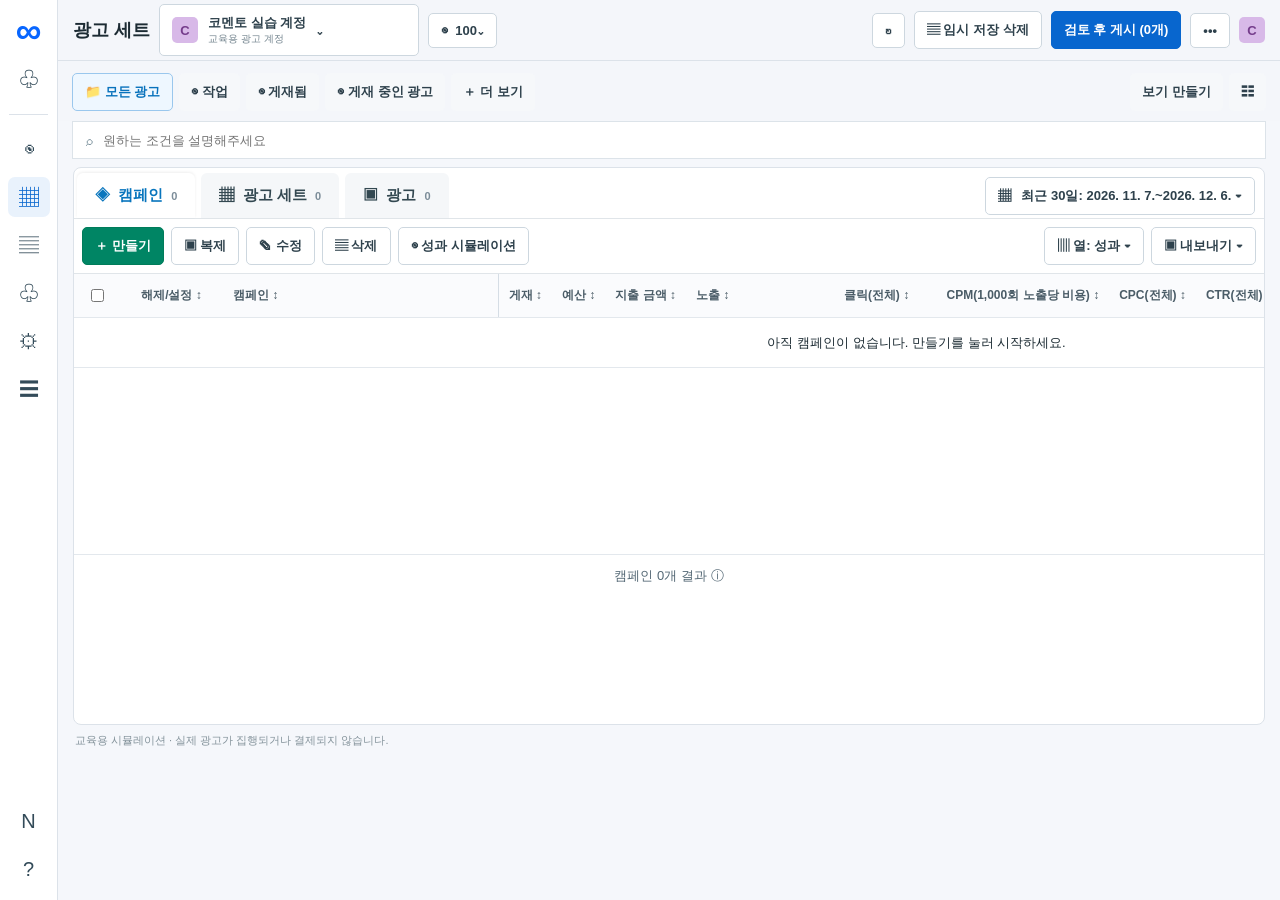
==== commit e21ba2a3: "Align Meta ad creation training UI with Ads Manager" ====
--- a/index.html
+++ b/index.html
@@ -1,13 +1 @@
-<!doctype html><html lang="ko"><head><meta charset="utf-8"><meta name="viewport" content="width=device-width,initial-scale=1"><title>파워링크 - 코멘토 실습</title><link rel="stylesheet" href="naver.css?v=20261127-meta-1"></head><body>
-<header class="top"><button class="icon" id="menuToggle" aria-label="메뉴">☰</button><b class="brand"><span>N</span> Ads</b><button class="mobile">▯ &nbsp; 모바일에서 보기</button><div class="topspace"></div><button class="searchtype">검색광고⌄</button><a class="meta-shortcut" href="meta.html">Meta 광고 관리자 ↗</a><span class="accountname">코멘토 실습 계정</span><span class="avatar">N</span></header>
-<div class="shell"><aside id="sidebar"><button class="primary wide" id="quickStart">광고 만들기</button><button class="wide recommend">✦ 나에게 맞는 광고</button><nav><button class="navline" data-view="dashboard">▥ &nbsp; 대시보드</button><button class="navline" data-view="all">📣 &nbsp; 전체 캠페인</button><div class="divider"></div><div class="toggle"><b>검색 광고</b><span>디스플레이 광고</span></div><button class="navline parent">▣ &nbsp; 광고 관리 <span>⌃</span></button><button class="subline active" data-view="campaigns">파워링크</button><button class="subline inactive">쇼핑검색</button><button class="subline inactive">플레이스</button><button class="navline parent">▥ &nbsp; 보고서 <span>⌄</span></button><button class="navline parent">⚒ &nbsp; 도구 <span>⌃</span></button><button class="subline" data-view="keywordTool">키워드 도구</button><button class="navline parent">▦ &nbsp; 구성요소 관리 <span>⌄</span></button></nav><div class="sidefoot">고객센터　│　상품안내</div></aside>
-<main><div id="app"></div></main></div>
-<div class="shade" id="modal" hidden><div class="dialog"><div class="dialoghead"><div><h2 id="modalTitle"></h2><p id="modalIntro"></p></div><button class="x" id="modalClose" aria-label="닫기">×</button></div><div id="modalContent" class="dialogscroll"></div><div class="dialogfoot"><button id="cancel">취소</button><button class="primary" id="submit">저장</button></div></div></div>
-<script src="xlsx-export.js?v=20261127-3"></script><script src="naver.js?v=20261127-3"></script><script src="features.js?v=20261127-5"></script><script src="simulation.js?v=20261127-4"></script><script src="simulation-ui.js?v=20261127-4"></script><script src="review-ui.js?v=20261127-6"></script></body></html>
-
-
-
-
-
-
-
+<!doctype html><html lang="ko"><head><meta charset="utf-8"><meta name="viewport" content="width=device-width,initial-scale=1"><title>광고 관리자 | 코멘토 실습</title><script>location.replace('meta.html'+location.search+location.hash)</script></head><body><a href="meta.html">Meta 광고 관리자 열기</a></body></html>
